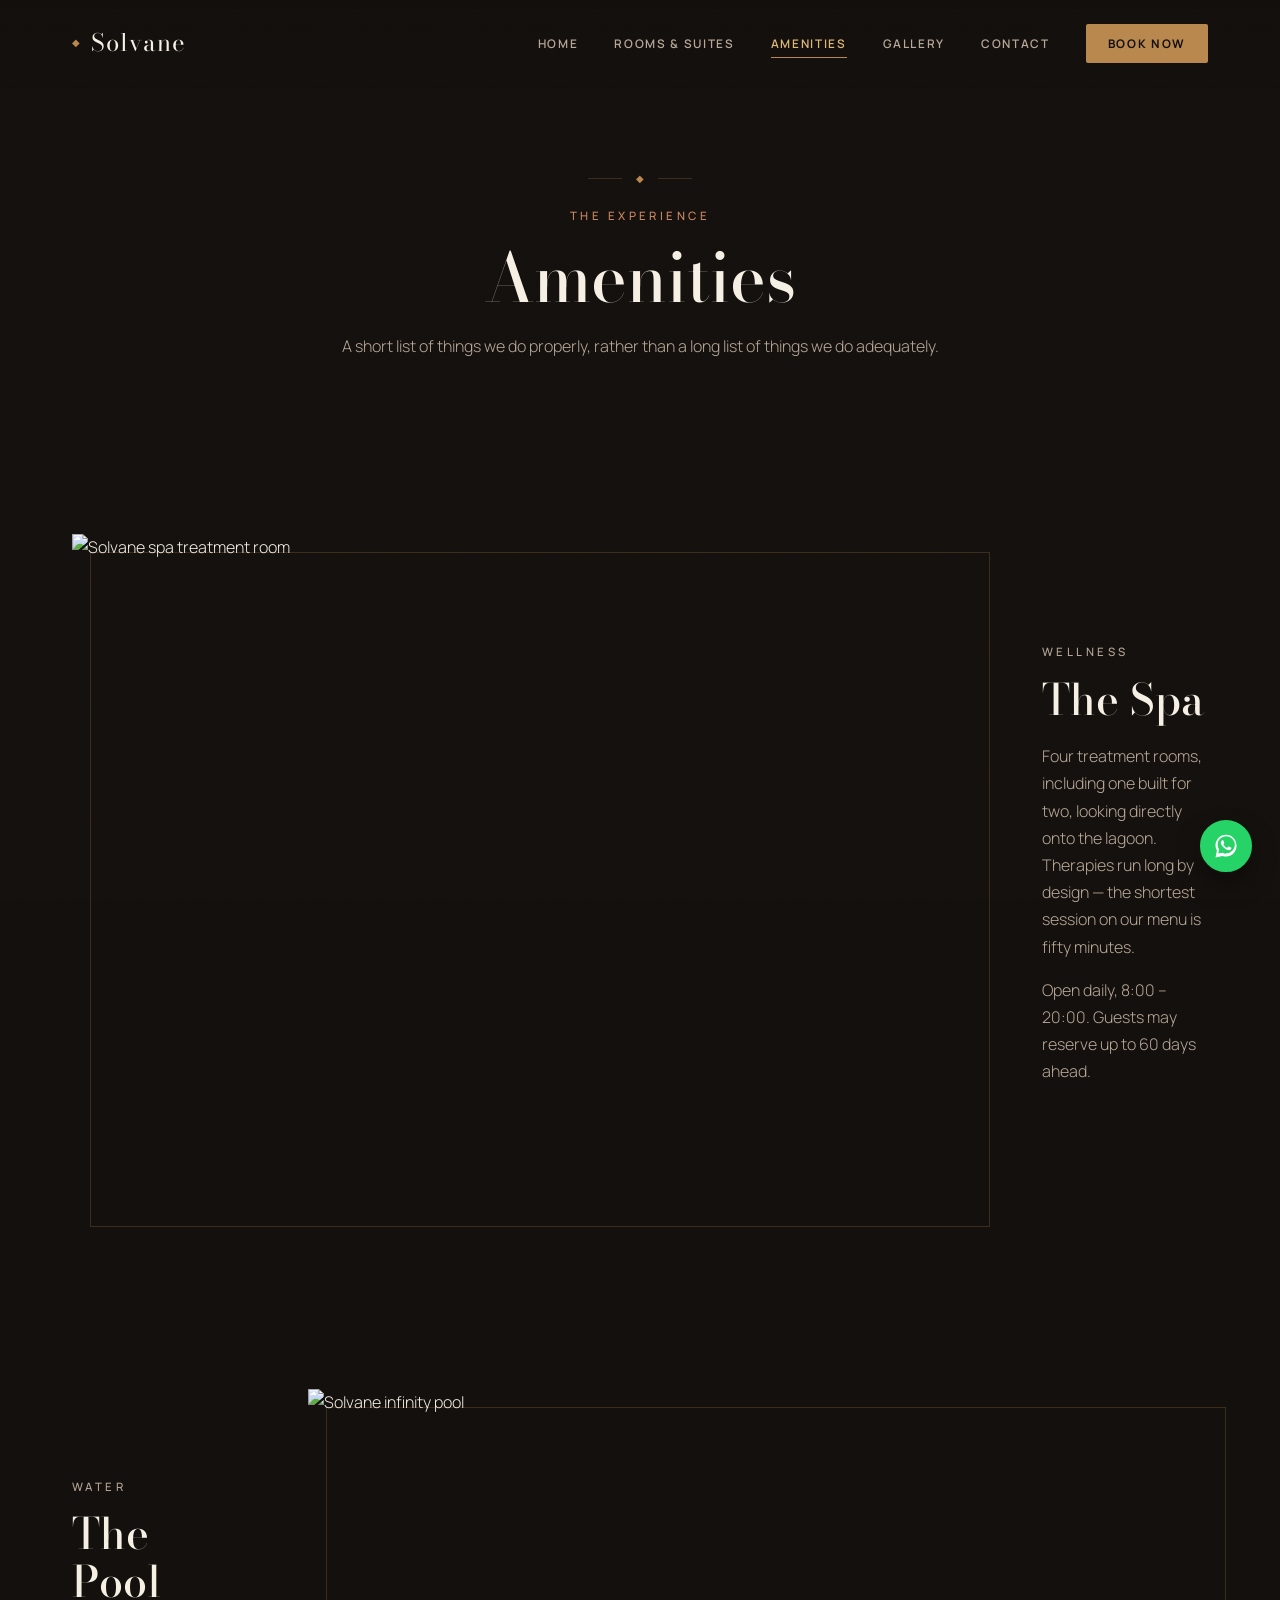
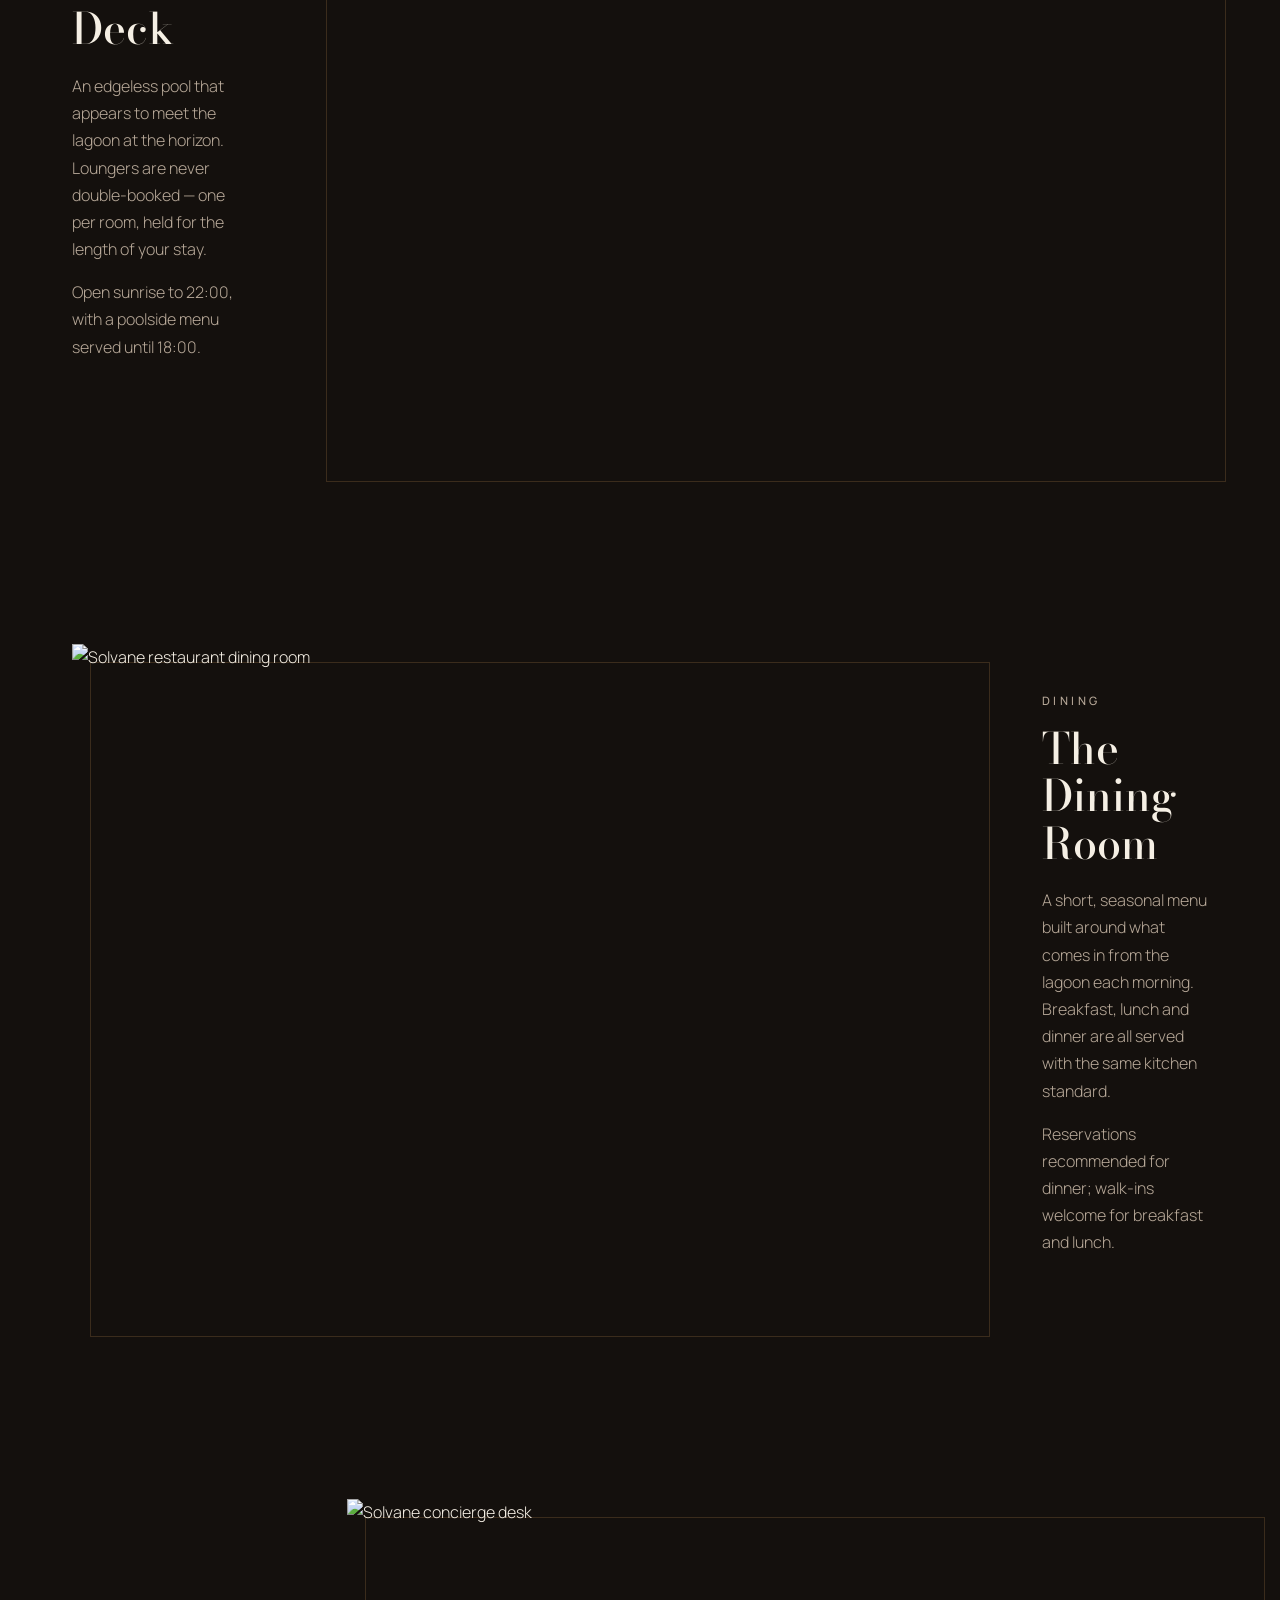
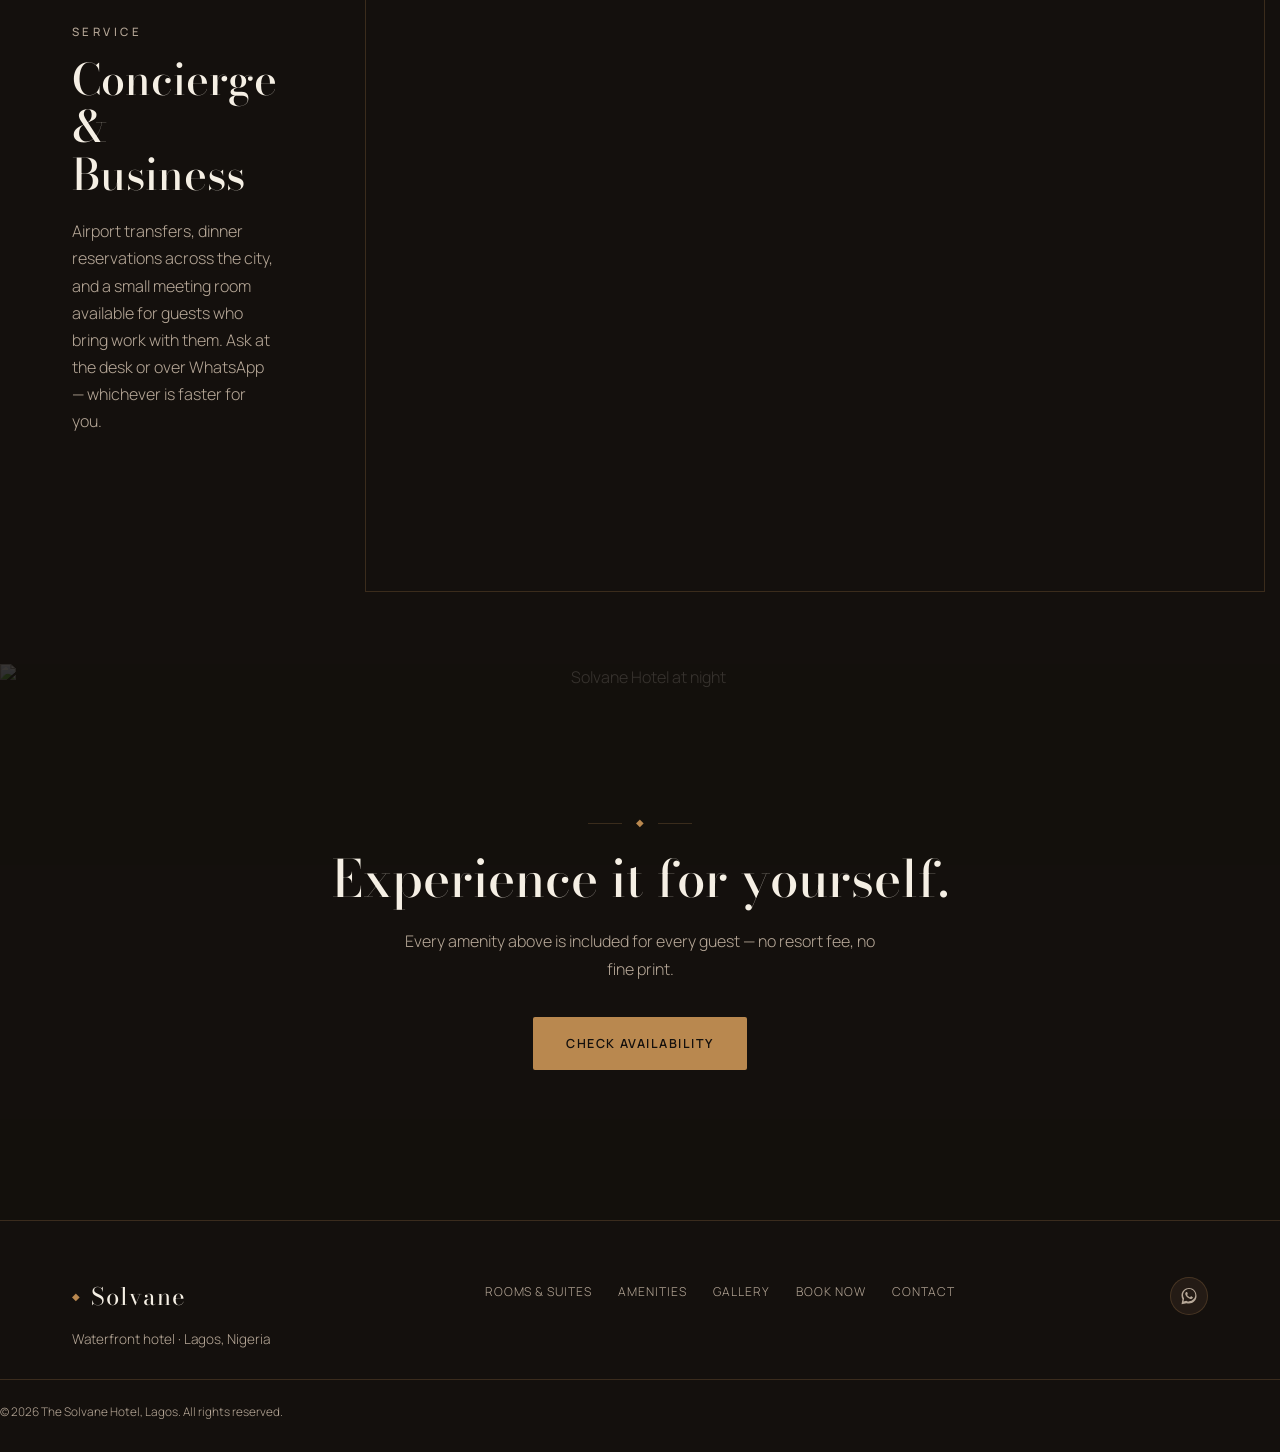
==== amenities.html @ 32292a3f "Add files via upload" ====
<!DOCTYPE html>
<html lang="en">
<head>
<meta charset="UTF-8">
<meta name="viewport" content="width=device-width, initial-scale=1.0">
<title>Amenities — The Solvane Hotel</title>
<meta name="description" content="The spa, pool, dining and concierge experience at The Solvane Hotel, Lagos.">
<link rel="icon" type="image/svg+xml" href="favicon.svg">
<meta name="theme-color" content="#0a1513">
<meta property="og:type" content="website">
<meta property="og:site_name" content="The Solvane Hotel">
<meta property="og:title" content="Amenities — The Solvane Hotel">
<meta property="og:description" content="The spa, pool, dining and concierge experience at The Solvane Hotel, Lagos.">
<meta property="og:image" content="images/spa.jpg">
<meta name="twitter:card" content="summary_large_image">
<link rel="preconnect" href="https://fonts.googleapis.com">
<link rel="preconnect" href="https://fonts.gstatic.com" crossorigin>
<link href="https://fonts.googleapis.com/css2?family=Bodoni+Moda:ital,wght@0,500;0,600;1,500&family=Manrope:wght@300;400;500;600;700&display=swap" rel="stylesheet">
<link rel="stylesheet" href="styles.css">
</head>
<body>

<div class="grain"></div>

<header id="site-header">
<nav class="wrap">
<a href="index.html" class="logo"><span class="logo-mark">&#9670;</span>Solvane</a>
<button class="nav-toggle" id="navToggle" aria-label="Toggle menu" aria-expanded="false">
<span></span><span></span><span></span>
</button>
<ul id="navLinks">
<li><a href="index.html">Home</a></li>
<li><a href="rooms.html">Rooms &amp; Suites</a></li>
<li><a href="amenities.html" class="active">Amenities</a></li>
<li><a href="gallery.html">Gallery</a></li>
<li><a href="contact.html">Contact</a></li>
<li><a href="booking.html" class="nav-cta">Book Now</a></li>
</ul>
</nav>
</header>

<section class="page-banner">
<div class="divider"><span>&#9670;</span></div>
<p class="eyebrow center">The experience</p>
<h1>Amenities</h1>
<p class="page-banner-sub">A short list of things we do properly, rather than a long list of things we do adequately.</p>
</section>

<section>
<div class="wrap">

<div class="amenity-row reveal">
<div class="amenity-media"><img src="images/spa.jpg" width="900" height="675" alt="Solvane spa treatment room" loading="lazy" decoding="async"></div>
<div class="amenity-text">
<p class="eyebrow">Wellness</p>
<h2>The Spa</h2>
<p>Four treatment rooms, including one built for two, looking directly onto the lagoon. Therapies run long by design — the shortest session on our menu is fifty minutes.</p>
<p>Open daily, 8:00 &ndash; 20:00. Guests may reserve up to 60 days ahead.</p>
</div>
</div>

<div class="amenity-row reveal">
<div class="amenity-media"><img src="images/hero-pool.jpg" width="900" height="675" alt="Solvane infinity pool" loading="lazy" decoding="async"></div>
<div class="amenity-text">
<p class="eyebrow">Water</p>
<h2>The Pool Deck</h2>
<p>An edgeless pool that appears to meet the lagoon at the horizon. Loungers are never double-booked — one per room, held for the length of your stay.</p>
<p>Open sunrise to 22:00, with a poolside menu served until 18:00.</p>
</div>
</div>

<div class="amenity-row reveal">
<div class="amenity-media"><img src="images/dining.jpg" width="900" height="675" alt="Solvane restaurant dining room" loading="lazy" decoding="async"></div>
<div class="amenity-text">
<p class="eyebrow">Dining</p>
<h2>The Dining Room</h2>
<p>A short, seasonal menu built around what comes in from the lagoon each morning. Breakfast, lunch and dinner are all served with the same kitchen standard.</p>
<p>Reservations recommended for dinner; walk-ins welcome for breakfast and lunch.</p>
</div>
</div>

<div class="amenity-row reveal">
<div class="amenity-media"><img src="images/lobby.jpg" width="900" height="675" alt="Solvane concierge desk" loading="lazy" decoding="async"></div>
<div class="amenity-text">
<p class="eyebrow">Service</p>
<h2>Concierge &amp; Business</h2>
<p>Airport transfers, dinner reservations across the city, and a small meeting room available for guests who bring work with them. Ask at the desk or over WhatsApp — whichever is faster for you.</p>
</div>
</div>

</div>
</section>

<section class="reserve-banner">
<img src="images/exterior-night.jpg" alt="Solvane Hotel at night" loading="lazy" decoding="async">
<div class="divider reveal"><span>&#9670;</span></div>
<h2 class="reveal">Experience it for yourself.</h2>
<p class="reveal">Every amenity above is included for every guest — no resort fee, no fine print.</p>
<div class="reserve-actions reveal">
<a href="booking.html" class="btn btn-primary">Check Availability</a>
</div>
</section>

<footer>
<div class="wrap footer-grid">
<div class="footer-brand">
<span class="logo"><span class="logo-mark">&#9670;</span>Solvane</span>
<p>Waterfront hotel &middot; Lagos, Nigeria</p>
</div>
<ul class="footer-links">
<li><a href="rooms.html">Rooms &amp; Suites</a></li>
<li><a href="amenities.html">Amenities</a></li>
<li><a href="gallery.html">Gallery</a></li>
<li><a href="booking.html">Book Now</a></li>
<li><a href="contact.html">Contact</a></li>
</ul>
<div class="footer-social">
<a href="https://wa.me/2348087090973" class="social-icon" aria-label="Chat on WhatsApp" target="_blank" rel="noopener">
<svg viewBox="0 0 32 32" width="20" height="20" fill="currentColor"><path d="M16.02 3C9.4 3 4 8.4 4 15.02c0 2.22.6 4.3 1.63 6.1L4 29l8.06-1.6a12.9 12.9 0 0 0 3.96.62c6.62 0 12.02-5.4 12.02-12.02C28.04 8.4 22.65 3 16.02 3zm0 21.8c-1.37 0-2.7-.33-3.9-.96l-.28-.15-4.65.92.94-4.6-.18-.3a9.7 9.7 0 0 1-1.5-5.17c0-5.4 4.4-9.8 9.8-9.8 2.62 0 5.08 1.02 6.93 2.87a9.72 9.72 0 0 1 2.87 6.93c-.02 5.4-4.42 9.8-9.83 9.8zm5.4-7.32c-.3-.15-1.76-.87-2.03-.97-.27-.1-.47-.15-.67.15s-.77.97-.94 1.17-.35.22-.65.07a8.03 8.03 0 0 1-2.36-1.46 8.8 8.8 0 0 1-1.63-2.03c-.17-.3 0-.46.13-.6.13-.14.3-.35.44-.53.15-.17.2-.3.3-.5.1-.2.05-.37-.02-.52-.07-.15-.67-1.6-.9-2.2-.24-.57-.49-.5-.67-.5h-.57c-.2 0-.52.07-.79.37s-1.04 1.02-1.04 2.47 1.07 2.87 1.22 3.07c.15.2 2.1 3.2 5.09 4.5.71.3 1.27.49 1.7.63.71.22 1.36.19 1.87.12.57-.09 1.76-.72 2.01-1.4.25-.7.25-1.3.17-1.4-.07-.13-.27-.2-.57-.35z"/></svg>
</a>
</div>
</div>
<p class="copyright">&copy; 2026 The Solvane Hotel, Lagos. All rights reserved.</p>
</footer>

<a href="https://wa.me/2348087090973?text=Hi%2C%20I%27d%20like%20to%20enquire%20about%20a%20reservation" class="whatsapp-fab" aria-label="Chat with us on WhatsApp" target="_blank" rel="noopener">
<svg viewBox="0 0 32 32" width="28" height="28" fill="currentColor"><path d="M16.02 3C9.4 3 4 8.4 4 15.02c0 2.22.6 4.3 1.63 6.1L4 29l8.06-1.6a12.9 12.9 0 0 0 3.96.62c6.62 0 12.02-5.4 12.02-12.02C28.04 8.4 22.65 3 16.02 3zm0 21.8c-1.37 0-2.7-.33-3.9-.96l-.28-.15-4.65.92.94-4.6-.18-.3a9.7 9.7 0 0 1-1.5-5.17c0-5.4 4.4-9.8 9.8-9.8 2.62 0 5.08 1.02 6.93 2.87a9.72 9.72 0 0 1 2.87 6.93c-.02 5.4-4.42 9.8-9.83 9.8zm5.4-7.32c-.3-.15-1.76-.87-2.03-.97-.27-.1-.47-.15-.67.15s-.77.97-.94 1.17-.35.22-.65.07a8.03 8.03 0 0 1-2.36-1.46 8.8 8.8 0 0 1-1.63-2.03c-.17-.3 0-.46.13-.6.13-.14.3-.35.44-.53.15-.17.2-.3.3-.5.1-.2.05-.37-.02-.52-.07-.15-.67-1.6-.9-2.2-.24-.57-.49-.5-.67-.5h-.57c-.2 0-.52.07-.79.37s-1.04 1.02-1.04 2.47 1.07 2.87 1.22 3.07c.15.2 2.1 3.2 5.09 4.5.71.3 1.27.49 1.7.63.71.22 1.36.19 1.87.12.57-.09 1.76-.72 2.01-1.4.25-.7.25-1.3.17-1.4-.07-.13-.27-.2-.57-.35z"/></svg>
</a>

<script src="script.js" defer></script>
</body>
</html>
---- styles.css ----
/* ==================================================================
   THE SOLVANE HOTEL — premium property site
   Palette: warm charcoal / antique gold / clay / ivory
   Type: Bodoni Moda (display) + Manrope (body/ui)
   Signature: the floating reservation bar, anchored across the hero
   ================================================================== */

:root{
  --ink:#14100d;
  --ink-2:#1e1712;
  --panel:#241b15;
  --ivory:#f5efe4;
  --sage:#b7a898;
  --jade:#a8583c;
  --jade-lt:#cf8862;
  --brass:#b9884f;
  --brass-lt:#e0b876;
  --hairline:rgba(185,136,79,.24);

  --display:'Bodoni Moda', serif;
  --body:'Manrope', sans-serif;

  --container:1200px;
  --ease:cubic-bezier(.22,1,.36,1);
}

*{margin:0;padding:0;box-sizing:border-box;}
html{scroll-behavior:smooth;}
body{
  background:var(--ink);
  color:var(--ivory);
  font-family:var(--body);
  font-weight:300;
  line-height:1.7;
  -webkit-font-smoothing:antialiased;
  overflow-x:hidden;
}
img{display:block;max-width:100%;height:auto;}
a{color:inherit;text-decoration:none;}
h1,h2,h3{font-family:var(--display);font-weight:500;line-height:1.1;}
.wrap{max-width:var(--container);margin:0 auto;padding:0 32px;}

.grain{
  position:fixed;inset:0;pointer-events:none;z-index:2;opacity:.04;mix-blend-mode:overlay;
  background-image:url("data:image/svg+xml,%3Csvg xmlns='http://www.w3.org/2000/svg' width='120' height='120'%3E%3Cfilter id='n'%3E%3CfeTurbulence type='fractalNoise' baseFrequency='0.9' numOctaves='2' stitchTiles='stitch'/%3E%3C/filter%3E%3Crect width='100%25' height='100%25' filter='url(%23n)'/%3E%3C/svg%3E");
}

/* ============ Labels & dividers ============ */
.eyebrow{
  font-family:var(--body);font-size:.72rem;text-transform:uppercase;letter-spacing:.3em;
  color:var(--jade-lt);font-weight:500;margin-bottom:16px;
}
.eyebrow.center{text-align:center;}
.divider{display:flex;align-items:center;justify-content:center;gap:14px;margin:0 0 18px;}
.divider::before,.divider::after{content:'';width:34px;height:1px;background:var(--hairline);}
.divider span{color:var(--brass);font-size:.65rem;}
h2.center{text-align:center;margin-bottom:16px;}
.section-sub{text-align:center;color:var(--sage);max-width:520px;margin:0 auto 54px;font-size:1rem;}

/* ============ Reveal-on-scroll ============ */
.reveal{opacity:0;transform:translateY(24px);transition:opacity .9s var(--ease), transform .9s var(--ease);}
.reveal.is-visible{opacity:1;transform:translateY(0);}
@media(prefers-reduced-motion:reduce){.reveal{opacity:1;transform:none;transition:none;}}

/* ============ Buttons ============ */
.btn{
  display:inline-flex;align-items:center;justify-content:center;gap:8px;
  padding:15px 32px;font-family:var(--body);font-weight:600;font-size:.78rem;
  text-transform:uppercase;letter-spacing:.12em;border-radius:2px;border:1px solid transparent;
  transition:transform .3s var(--ease), background .3s ease, color .3s ease, border-color .3s ease;
  cursor:pointer;
}
.btn-primary{background:var(--brass);color:var(--ink);}
.btn-primary:hover{background:var(--brass-lt);transform:translateY(-2px);}
.btn-ghost{border-color:rgba(245,239,228,.3);color:var(--ivory);}
.btn-ghost:hover{border-color:var(--brass);color:var(--brass-lt);transform:translateY(-2px);}
.btn-jade{background:var(--jade);color:var(--ivory);}
.btn-jade:hover{background:var(--jade-lt);transform:translateY(-2px);}
.btn-block{width:100%;}

/* ============ Header ============ */
#site-header{
  position:fixed;top:0;left:0;right:0;z-index:30;
  background:linear-gradient(to bottom, rgba(20,16,13,.85), rgba(20,16,13,0));
  transition:background .4s ease, border-color .4s ease;border-bottom:1px solid transparent;
}
#site-header.solid{background:rgba(20,16,13,.96);border-color:var(--hairline);}
#site-header nav{display:flex;align-items:center;justify-content:space-between;height:86px;}
.logo{font-family:var(--display);font-size:1.5rem;letter-spacing:.04em;display:flex;align-items:center;gap:10px;}
.logo-mark{color:var(--brass);font-size:.6rem;}
#navLinks{list-style:none;display:flex;gap:36px;align-items:center;}
#navLinks a{font-size:.74rem;text-transform:uppercase;letter-spacing:.14em;font-weight:600;position:relative;padding-bottom:6px;color:var(--sage);transition:color .3s ease;}
#navLinks a::after{content:'';position:absolute;left:0;bottom:0;width:0;height:1px;background:var(--brass);transition:width .3s var(--ease);}
#navLinks a:hover{color:var(--ivory);}
#navLinks a:hover::after{width:100%;}
#navLinks a.active{color:var(--brass-lt);}
#navLinks a.active::after{width:100%;}
#navLinks .nav-cta{
  background:var(--brass);color:var(--ink);padding:11px 22px;border-radius:2px;font-weight:700;
}
#navLinks .nav-cta::after{display:none;}
#navLinks .nav-cta:hover{background:var(--brass-lt);color:var(--ink);}
.nav-toggle{display:none;flex-direction:column;gap:5px;background:none;border:0;cursor:pointer;padding:8px;}
.nav-toggle span{width:24px;height:1px;background:var(--ivory);}

/* ============ Hero + floating reservation bar ============ */
.hero{position:relative;min-height:100vh;display:flex;align-items:center;overflow:hidden;}
.hero-media{position:absolute;inset:0;z-index:0;overflow:hidden;}
.hero-media img{width:100%;height:100%;object-fit:cover;animation:kenburns 24s ease-in-out infinite alternate;}
@keyframes kenburns{0%{transform:scale(1) translate(0,0);}100%{transform:scale(1.1) translate(-1.5%,-1%);}}
@media(prefers-reduced-motion:reduce){.hero-media img{animation:none;}}
.hero-scrim{
  position:absolute;inset:0;
  background:
    linear-gradient(180deg, rgba(20,16,13,.45) 0%, rgba(20,16,13,.7) 65%, var(--ink) 100%),
    linear-gradient(90deg, rgba(20,16,13,.65) 0%, rgba(20,16,13,.15) 55%);
}
.hero-content{position:relative;z-index:1;padding:180px 32px 190px;max-width:760px;margin:0 auto;width:100%;text-align:center;}
.hero-content h1{font-size:clamp(2.6rem,6.5vw,5rem);margin-bottom:24px;}
.hero-content h1 em{font-style:italic;color:var(--brass-lt);}
.hero-sub{color:var(--sage);font-size:1.05rem;max-width:520px;margin:0 auto 8px;}

.book-bar{
  position:relative;z-index:2;margin-top:-64px;
}
.book-bar-inner{
  background:rgba(36,27,21,.92);border:1px solid var(--hairline);backdrop-filter:blur(10px);
  display:flex;flex-wrap:wrap;align-items:end;gap:0;padding:26px 30px;
  box-shadow:0 30px 60px -20px rgba(0,0,0,.6);
}
.book-field{flex:1 1 150px;padding:0 22px;border-right:1px solid var(--hairline);}
.book-field:last-of-type{border-right:none;}
.book-field label{display:block;font-size:.65rem;text-transform:uppercase;letter-spacing:.14em;color:var(--jade-lt);margin-bottom:8px;}
.book-field input, .book-field select{
  width:100%;background:none;border:none;color:var(--ivory);font-family:var(--body);font-size:.95rem;font-weight:500;
  padding:0;color-scheme:dark;
}
.book-field input:focus, .book-field select:focus{outline:none;}
.book-submit{flex:0 0 auto;padding:0 8px 0 22px;}

/* ============ Teaser / values ============ */
.teaser, .values{padding:110px 0;}
.values{background:var(--ink-2);}
.teaser-grid{display:grid;grid-template-columns:repeat(auto-fit,minmax(240px,1fr));gap:1px;background:var(--hairline);border:1px solid var(--hairline);margin-top:10px;}
.teaser-card{background:var(--ink);padding:44px 34px;text-align:center;}
.teaser-card h3{font-size:1.3rem;margin-bottom:14px;color:var(--ivory);}
.teaser-card p{color:var(--sage);font-size:.94rem;}

/* ============ Stats strip ============ */
.stats{padding:0 0 110px;}
.stats-grid{display:grid;grid-template-columns:repeat(auto-fit,minmax(180px,1fr));background:var(--panel);border:1px solid var(--hairline);}
.stat{padding:44px 24px;text-align:center;border-right:1px solid var(--hairline);}
.stat:last-child{border-right:none;}
.stat-num{display:block;font-family:var(--display);font-style:italic;font-size:clamp(2.1rem,4vw,2.8rem);color:var(--brass-lt);line-height:1;margin-bottom:10px;}
.stat-label{display:block;font-size:.72rem;text-transform:uppercase;letter-spacing:.12em;color:var(--sage);}
@media(max-width:720px){.stat{border-right:none;border-bottom:1px solid var(--hairline);}.stat:last-child{border-bottom:none;}}

/* ============ Load-in motion (CSS-only, no JS dependency) ============ */
.hero-content{animation:fadeUp 1.1s var(--ease) both;}
.page-banner{animation:fadeUp .9s var(--ease) both;}
#site-header{animation:headerFadeIn .8s var(--ease) both;}
@keyframes headerFadeIn{from{opacity:0;}to{opacity:1;}}
@keyframes fadeUp{from{opacity:0;transform:translateY(18px);}to{opacity:1;transform:translateY(0);}}

/* ============ FAQ accordion ============ */
.faq{padding:20px 0 130px;}
.faq h2{text-align:center;margin-bottom:16px;}
.faq-list{max-width:760px;margin:0 auto;}
.faq-item{border-bottom:1px solid var(--hairline);}
.faq-item summary{
  list-style:none;cursor:pointer;padding:24px 4px;display:flex;justify-content:space-between;align-items:center;
  gap:20px;font-family:var(--display);font-size:1.1rem;color:var(--ivory);
}
.faq-item summary::-webkit-details-marker{display:none;}
.faq-item summary::after{content:'+';font-family:var(--body);font-size:1.3rem;color:var(--brass);flex-shrink:0;transition:transform .3s var(--ease);}
.faq-item[open] summary::after{transform:rotate(45deg);}
.faq-item p{color:var(--sage);padding:0 4px 26px;max-width:60ch;font-size:.94rem;}

/* ============ Signature reel (Hotel Highlights) ============ */
.reel{padding:120px 0 130px;}
.reel-viewport{position:relative;width:100%;aspect-ratio:16/8;max-height:640px;overflow:hidden;border:1px solid var(--hairline);}
.reel-track{display:flex;height:100%;transition:transform .9s var(--ease);will-change:transform;}
.reel-slide{position:relative;flex:0 0 100%;height:100%;}
.reel-slide img{width:100%;height:100%;object-fit:cover;}
.reel-scrim{position:absolute;inset:0;background:linear-gradient(0deg, rgba(20,16,13,.9) 0%, rgba(20,16,13,.15) 45%, transparent 70%);}
.reel-caption{position:absolute;left:0;right:0;bottom:0;padding:38px 46px;display:flex;align-items:flex-end;justify-content:space-between;gap:20px;flex-wrap:wrap;}
.reel-caption h3{font-size:clamp(1.6rem,3vw,2.3rem);color:var(--ivory);}
.reel-caption p{color:var(--sage);font-size:.9rem;max-width:420px;}
.reel-index{font-family:var(--display);font-style:italic;color:var(--brass-lt);font-size:1.05rem;white-space:nowrap;}
.reel-controls{display:flex;align-items:center;justify-content:center;gap:26px;margin-top:26px;}
.reel-arrow{width:44px;height:44px;border-radius:50%;border:1px solid var(--hairline);display:flex;align-items:center;justify-content:center;color:var(--sage);transition:border-color .3s ease, color .3s ease, transform .3s ease;background:none;cursor:pointer;}
.reel-arrow:hover{border-color:var(--brass);color:var(--brass-lt);transform:scale(1.06);}
.reel-progress{position:relative;width:180px;height:1px;background:var(--hairline);overflow:hidden;}
.reel-progress-bar{position:absolute;left:0;top:0;bottom:0;width:0%;background:var(--brass);}
.reel-dots{display:flex;gap:9px;margin-top:14px;justify-content:center;}
.reel-dot{width:6px;height:6px;border-radius:50%;background:var(--hairline);border:none;cursor:pointer;padding:0;transition:background .3s ease, transform .3s ease;}
.reel-dot.is-active{background:var(--brass);transform:scale(1.3);}

/* ============ Room / amenity cards ============ */
.rooms-teaser, .rooms-full{padding:20px 0 130px;}
.cards{display:grid;grid-template-columns:repeat(auto-fit,minmax(280px,1fr));gap:1px;background:var(--hairline);border:1px solid var(--hairline);}
.card{background:var(--panel);overflow:hidden;transition:background .35s ease;display:flex;flex-direction:column;}
.card:hover{background:#2c2118;}
.card-media{aspect-ratio:4/3;overflow:hidden;position:relative;}
.card-media img{width:100%;height:100%;object-fit:cover;transition:transform .7s var(--ease);}
.card:hover .card-media img{transform:scale(1.05);}
.card-tag{position:absolute;top:16px;left:16px;background:rgba(20,16,13,.85);border:1px solid var(--hairline);color:var(--brass-lt);font-size:.65rem;text-transform:uppercase;letter-spacing:.1em;padding:6px 12px;}
.card-body{padding:28px 28px 32px;display:flex;flex-direction:column;flex:1;}
.card-top{display:flex;justify-content:space-between;align-items:baseline;gap:10px;margin-bottom:10px;}
.card-top h3{font-size:1.4rem;color:var(--ivory);}
.price{font-family:var(--display);font-style:italic;color:var(--brass-lt);font-size:1.1rem;white-space:nowrap;}
.price small{font-family:var(--body);font-style:normal;color:var(--sage);font-size:.7rem;text-transform:uppercase;letter-spacing:.06em;}
.card-body p{color:var(--sage);font-size:.9rem;margin-bottom:18px;}
.card-facts{display:flex;gap:16px;flex-wrap:wrap;margin-bottom:20px;}
.card-facts span{font-size:.75rem;color:var(--sage);text-transform:uppercase;letter-spacing:.05em;border:1px solid var(--hairline);padding:5px 10px;}
.card-body .btn{margin-top:auto;align-self:flex-start;}
.more-link{margin-top:52px;text-align:center;}

/* ============ Amenities (alternating rows) ============ */
.amenity-row{display:grid;grid-template-columns:1fr 1fr;gap:70px;align-items:center;padding:90px 0;}
.amenity-row:nth-child(even) .amenity-media{order:2;}
.amenity-media{position:relative;}
.amenity-media img{filter:saturate(.95);}
.amenity-media::before{content:'';position:absolute;top:18px;left:18px;right:-18px;bottom:-18px;border:1px solid var(--hairline);z-index:-1;}
.amenity-text .eyebrow{margin-bottom:14px;}
.amenity-text h2{font-size:clamp(2rem,4vw,2.7rem);margin-bottom:20px;}
.amenity-text p{color:var(--sage);max-width:48ch;margin-bottom:16px;}

/* ============ Reviews ============ */
.reviews{background:var(--ink-2);padding:110px 0;}
.review-grid{display:grid;grid-template-columns:repeat(auto-fit,minmax(250px,1fr));gap:1px;background:var(--hairline);border:1px solid var(--hairline);}
.reviews blockquote{background:var(--ink);padding:38px 34px;}
.stars{color:var(--brass);letter-spacing:.2em;font-size:.85rem;margin-bottom:16px;}
.reviews p{font-family:var(--display);font-style:italic;font-size:1.15rem;margin-bottom:18px;color:var(--ivory);}
.reviews cite{font-style:normal;font-size:.7rem;color:var(--sage);text-transform:uppercase;letter-spacing:.14em;}

/* ============ Reservation banner ============ */
.reserve-banner{position:relative;padding:150px 32px;text-align:center;overflow:hidden;}
.reserve-banner img{position:absolute;inset:0;width:100%;height:100%;object-fit:cover;z-index:-2;}
.reserve-banner::after{content:'';position:absolute;inset:0;background:rgba(20,16,13,.84);z-index:-1;}
.reserve-banner h2{font-size:clamp(2.1rem,5vw,3.2rem);max-width:640px;margin:0 auto 22px;}
.reserve-banner p{color:var(--sage);max-width:480px;margin:0 auto 34px;}
.reserve-actions{display:flex;gap:18px;justify-content:center;flex-wrap:wrap;}

/* ============ Page banner ============ */
.page-banner{padding:170px 32px 84px;text-align:center;max-width:740px;margin:0 auto;}
.page-banner h1{font-size:clamp(2.6rem,6vw,4.2rem);margin-bottom:18px;}
.page-banner-sub{color:var(--sage);}

/* ============ Booking page ============ */
.booking-section{padding:20px 0 130px;}
.booking-grid{display:grid;grid-template-columns:1.1fr .9fr;gap:60px;align-items:start;}
.booking-form{background:var(--panel);border:1px solid var(--hairline);padding:44px;}
.form-row{display:grid;grid-template-columns:1fr 1fr;gap:20px;margin-bottom:22px;}
.form-group{display:flex;flex-direction:column;gap:8px;}
.form-group.full{grid-column:1 / -1;}
.form-group label{font-size:.68rem;text-transform:uppercase;letter-spacing:.12em;color:var(--jade-lt);}
.form-group input, .form-group select, .form-group textarea{
  background:var(--ink);border:1px solid var(--hairline);color:var(--ivory);
  padding:13px 14px;font-family:var(--body);font-size:.95rem;color-scheme:dark;
}
.form-group input:focus, .form-group select:focus, .form-group textarea:focus{outline:none;border-color:var(--brass);}
.form-group textarea{resize:vertical;min-height:90px;}
.booking-note{color:var(--sage);font-size:.82rem;margin-top:18px;}
.booking-summary{background:var(--ink-2);border:1px solid var(--hairline);padding:36px;position:sticky;top:120px;}
.booking-summary h3{font-size:1.5rem;margin-bottom:20px;}
.summary-row{display:flex;justify-content:space-between;padding:12px 0;border-bottom:1px solid var(--hairline);font-size:.9rem;color:var(--sage);}
.summary-row span:last-child{color:var(--ivory);font-weight:500;}
.booking-confirm{
  display:none;background:var(--panel);border:1px solid var(--jade);padding:36px;text-align:center;margin-top:24px;
}
.booking-confirm.is-visible{display:block;}
.booking-confirm h3{color:var(--jade-lt);margin-bottom:12px;}
.booking-confirm p{color:var(--sage);font-size:.92rem;margin-bottom:20px;}

/* ============ Contact ============ */
.contact{padding:20px 0 130px;}
.contact-grid{display:flex;justify-content:space-between;gap:60px;flex-wrap:wrap;}
.contact-grid > div:first-child{flex:1 1 340px;}
.contact h2{font-size:clamp(2.1rem,4.5vw,2.9rem);margin-bottom:32px;}
.contact-list{list-style:none;display:flex;flex-direction:column;gap:20px;margin-bottom:36px;}
.contact-list li{display:flex;gap:18px;font-size:1.02rem;border-bottom:1px solid var(--hairline);padding-bottom:18px;}
.contact-list span{width:90px;flex-shrink:0;color:var(--brass);text-transform:uppercase;font-size:.66rem;letter-spacing:.1em;padding-top:4px;}
.contact-list a:hover{color:var(--brass-lt);}
.contact-cta{display:flex;gap:16px;flex-wrap:wrap;}
.phone-row{display:flex;align-items:center;gap:14px;flex-wrap:wrap;}
.whatsapp-inline{
  display:inline-flex;align-items:center;gap:6px;color:#3ddc7a;font-weight:600;font-size:.76rem;
  border:1px solid rgba(61,220,122,.35);border-radius:20px;padding:5px 12px 5px 8px;
  transition:background .25s ease, transform .25s ease;text-transform:uppercase;letter-spacing:.05em;
}
.whatsapp-inline:hover{background:rgba(61,220,122,.1);transform:translateY(-1px);}
.contact-map{flex:1 1 340px;max-width:480px;}
.contact-map iframe{border:1px solid var(--hairline);filter:grayscale(.5) invert(.9) contrast(.9) sepia(.1) hue-rotate(60deg);}

/* ============ Floating WhatsApp button ============ */
.whatsapp-fab{
  position:fixed;right:26px;bottom:26px;z-index:40;width:56px;height:56px;border-radius:50%;
  background:#25D366;color:#fff;display:flex;align-items:center;justify-content:center;
  box-shadow:0 12px 28px -8px rgba(0,0,0,.6);border:2px solid var(--ink);
  transition:transform .3s ease, box-shadow .3s ease;
}
.whatsapp-fab:hover{transform:scale(1.08);box-shadow:0 16px 34px -6px rgba(0,0,0,.65);}

/* ============ Footer ============ */
footer{border-top:1px solid var(--hairline);padding:56px 0 30px;}
.footer-grid{display:flex;justify-content:space-between;align-items:flex-start;flex-wrap:wrap;gap:30px;padding-bottom:28px;}
.footer-brand p{color:var(--sage);font-size:.85rem;margin-top:10px;}
.footer-links{list-style:none;display:flex;gap:26px;flex-wrap:wrap;}
.footer-links a{font-size:.76rem;text-transform:uppercase;letter-spacing:.08em;color:var(--sage);}
.footer-links a:hover{color:var(--brass-lt);}
.footer-social{display:flex;gap:12px;}
.social-icon{width:38px;height:38px;border-radius:50%;display:flex;align-items:center;justify-content:center;background:var(--panel);color:var(--sage);border:1px solid var(--hairline);transition:color .3s ease, border-color .3s ease;}
.social-icon:hover{color:#3ddc7a;border-color:#3ddc7a;}
.copyright{color:var(--sage);font-size:.74rem;border-top:1px solid var(--hairline);padding-top:22px;}

/* ============ Responsive ============ */
@media(max-width:900px){
  .amenity-row{grid-template-columns:1fr;gap:36px;padding:60px 0;}
  .amenity-row:nth-child(even) .amenity-media{order:0;}
  .amenity-media::before{display:none;}
  .booking-grid{grid-template-columns:1fr;}
  .booking-summary{position:static;}
}

@media(max-width:720px){
  #navLinks{
    position:fixed;top:86px;left:0;right:0;bottom:0;background:var(--ink);flex-direction:column;
    align-items:flex-start;padding:36px 32px;gap:26px;transform:translateY(-110%);transition:transform .4s var(--ease);
  }
  #navLinks.open{transform:translateY(0);}
  #navLinks .nav-cta{margin-top:8px;}
  .nav-toggle{display:flex;}
  .hero-content{padding:150px 24px 130px;}
  .book-bar{margin-top:-40px;}
  .book-bar-inner{flex-direction:column;align-items:stretch;gap:18px;padding:24px;}
  .book-field{border-right:none;border-bottom:1px solid var(--hairline);padding:0 0 16px;}
  .book-field:last-of-type{border-bottom:none;padding-bottom:0;}
  .book-submit{padding:0;}
  .contact-grid{flex-direction:column;}
  .page-banner{padding:140px 24px 60px;}
  .whatsapp-fab{right:16px;bottom:16px;width:50px;height:50px;}
  .reel-caption{padding:24px 22px;flex-direction:column;align-items:flex-start;gap:8px;}
  .reel-viewport{aspect-ratio:4/5;}
  .reel-controls{gap:16px;}
  .reel-progress{width:110px;}
  .reserve-banner{padding:100px 24px;}
  .form-row{grid-template-columns:1fr;}
}

@media(prefers-reduced-motion:reduce){
  *{transition:none !important;animation:none !important;}
}
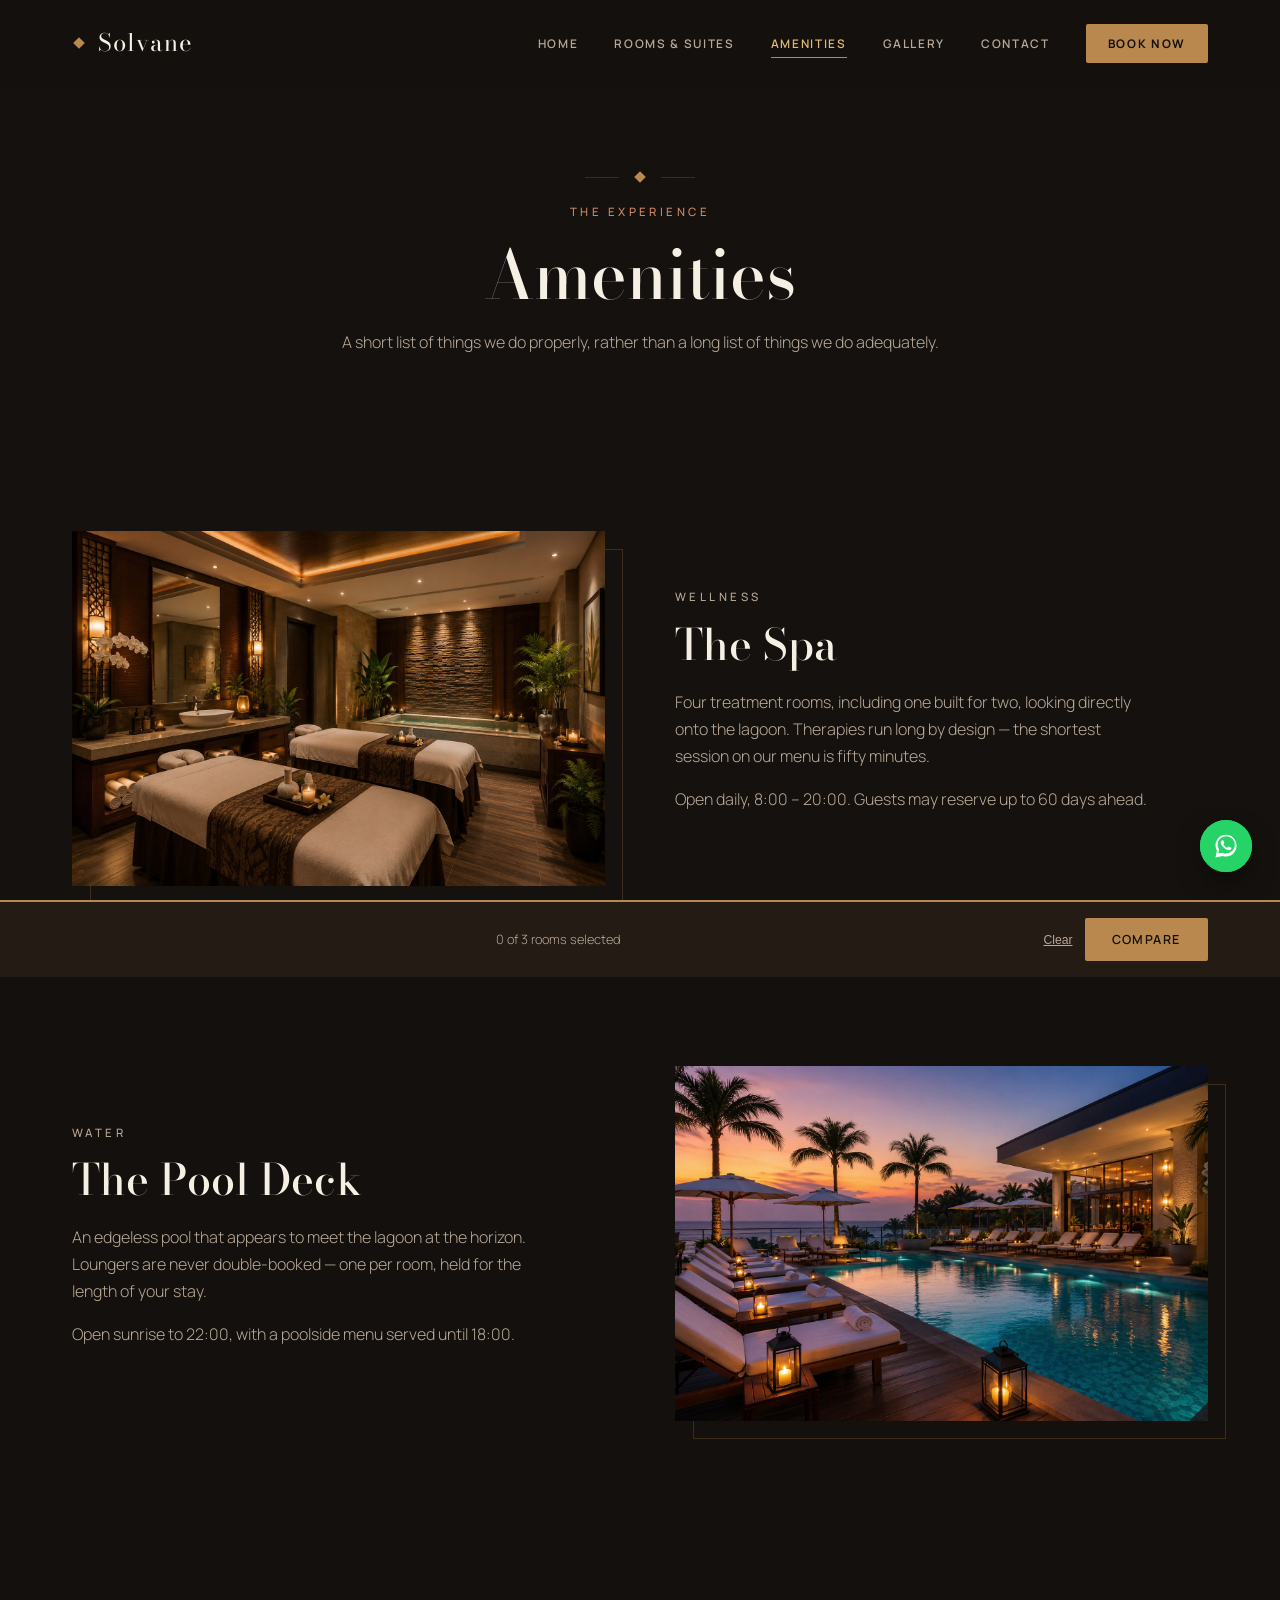
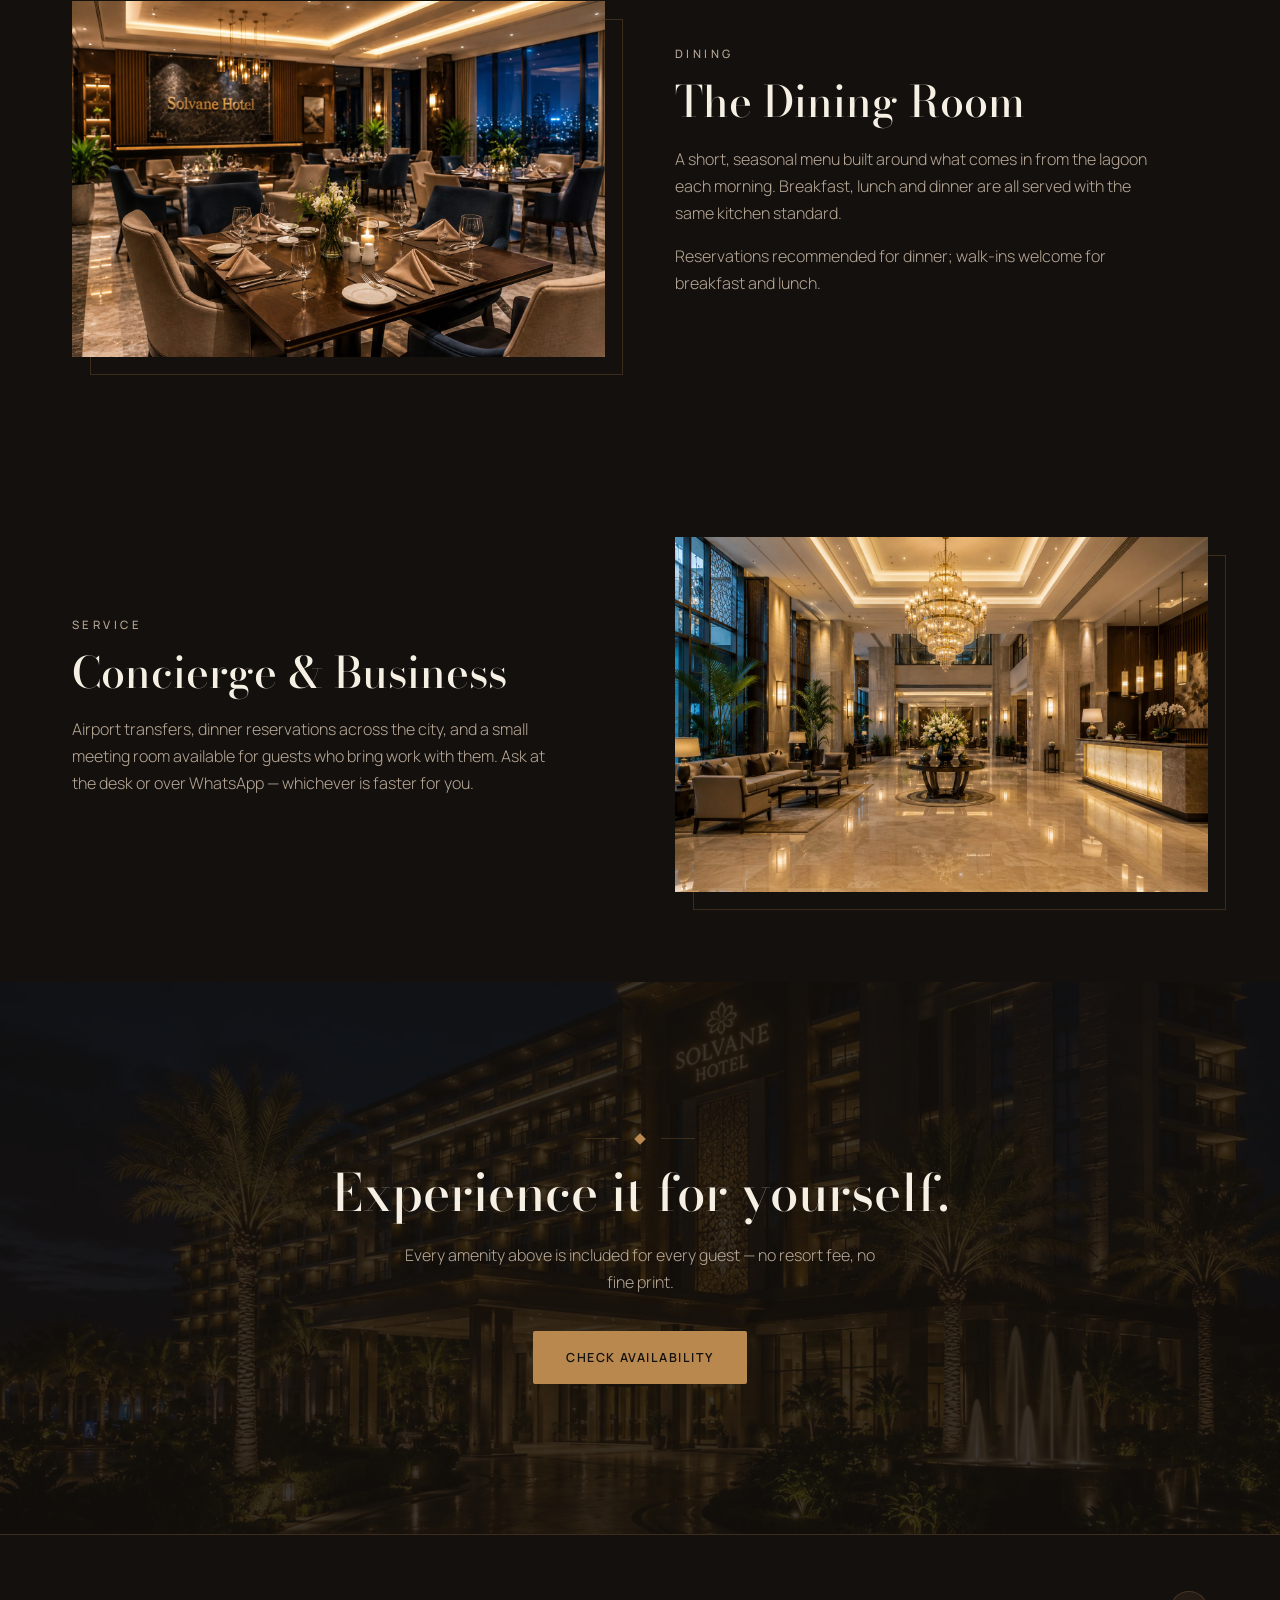
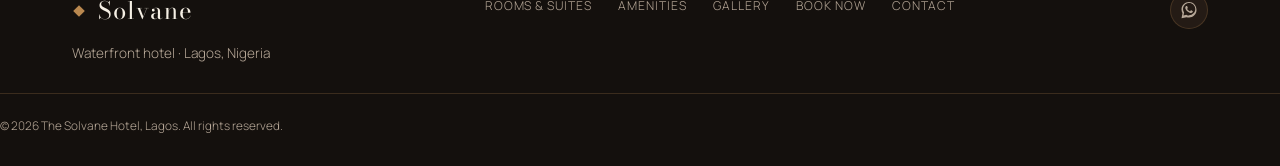
==== commit 3c10ad30: "update" ====
--- a/amenities.html
+++ b/amenities.html
@@ -21,10 +21,11 @@
 <body>
 
 <div class="grain"></div>
+<div class="page-wipe" id="pageWipe" aria-hidden="true"></div>
 
 <header id="site-header">
 <nav class="wrap">
-<a href="index.html" class="logo"><span class="logo-mark">&#9670;</span>Solvane</a>
+<a href="index.html" class="logo"><span class="logo-mark"><svg viewBox="0 0 24 24" fill="currentColor" width="14" height="14" aria-hidden="true"><path d="M12 2 22 12 12 22 2 12z"/></svg></span>Solvane</a>
 <button class="nav-toggle" id="navToggle" aria-label="Toggle menu" aria-expanded="false">
 <span></span><span></span><span></span>
 </button>
@@ -40,7 +41,7 @@
 </header>
 
 <section class="page-banner">
-<div class="divider"><span>&#9670;</span></div>
+<div class="divider"><span><svg viewBox="0 0 24 24" fill="currentColor" width="14" height="14" aria-hidden="true"><path d="M12 2 22 12 12 22 2 12z"/></svg></span></div>
 <p class="eyebrow center">The experience</p>
 <h1>Amenities</h1>
 <p class="page-banner-sub">A short list of things we do properly, rather than a long list of things we do adequately.</p>
@@ -50,7 +51,7 @@
 <div class="wrap">
 
 <div class="amenity-row reveal">
-<div class="amenity-media"><img src="images/spa.jpg" width="900" height="675" alt="Solvane spa treatment room" loading="lazy" decoding="async"></div>
+<div class="amenity-media lightbox-trigger"><span class="zoom-hint"><svg viewBox="0 0 24 24" fill="none" stroke="currentColor" stroke-width="2" stroke-linecap="round" stroke-linejoin="round"><circle cx="11" cy="11" r="8"/><path d="m21 21-4.3-4.3"/><path d="M11 8v6M8 11h6"/></svg></span><img src="images/spa.jpg" width="900" height="675" alt="Solvane spa treatment room" loading="lazy" decoding="async"></div>
 <div class="amenity-text">
 <p class="eyebrow">Wellness</p>
 <h2>The Spa</h2>
@@ -60,7 +61,7 @@
 </div>
 
 <div class="amenity-row reveal">
-<div class="amenity-media"><img src="images/hero-pool.jpg" width="900" height="675" alt="Solvane infinity pool" loading="lazy" decoding="async"></div>
+<div class="amenity-media lightbox-trigger"><span class="zoom-hint"><svg viewBox="0 0 24 24" fill="none" stroke="currentColor" stroke-width="2" stroke-linecap="round" stroke-linejoin="round"><circle cx="11" cy="11" r="8"/><path d="m21 21-4.3-4.3"/><path d="M11 8v6M8 11h6"/></svg></span><img src="images/hero-pool.jpg" width="900" height="675" alt="Solvane infinity pool" loading="lazy" decoding="async"></div>
 <div class="amenity-text">
 <p class="eyebrow">Water</p>
 <h2>The Pool Deck</h2>
@@ -70,7 +71,7 @@
 </div>
 
 <div class="amenity-row reveal">
-<div class="amenity-media"><img src="images/dining.jpg" width="900" height="675" alt="Solvane restaurant dining room" loading="lazy" decoding="async"></div>
+<div class="amenity-media lightbox-trigger"><span class="zoom-hint"><svg viewBox="0 0 24 24" fill="none" stroke="currentColor" stroke-width="2" stroke-linecap="round" stroke-linejoin="round"><circle cx="11" cy="11" r="8"/><path d="m21 21-4.3-4.3"/><path d="M11 8v6M8 11h6"/></svg></span><img src="images/dining.jpg" width="900" height="675" alt="Solvane restaurant dining room" loading="lazy" decoding="async"></div>
 <div class="amenity-text">
 <p class="eyebrow">Dining</p>
 <h2>The Dining Room</h2>
@@ -80,7 +81,7 @@
 </div>
 
 <div class="amenity-row reveal">
-<div class="amenity-media"><img src="images/lobby.jpg" width="900" height="675" alt="Solvane concierge desk" loading="lazy" decoding="async"></div>
+<div class="amenity-media lightbox-trigger"><span class="zoom-hint"><svg viewBox="0 0 24 24" fill="none" stroke="currentColor" stroke-width="2" stroke-linecap="round" stroke-linejoin="round"><circle cx="11" cy="11" r="8"/><path d="m21 21-4.3-4.3"/><path d="M11 8v6M8 11h6"/></svg></span><img src="images/lobby.jpg" width="900" height="675" alt="Solvane concierge desk" loading="lazy" decoding="async"></div>
 <div class="amenity-text">
 <p class="eyebrow">Service</p>
 <h2>Concierge &amp; Business</h2>
@@ -93,7 +94,7 @@
 
 <section class="reserve-banner">
 <img src="images/exterior-night.jpg" alt="Solvane Hotel at night" loading="lazy" decoding="async">
-<div class="divider reveal"><span>&#9670;</span></div>
+<div class="divider reveal"><span><svg viewBox="0 0 24 24" fill="currentColor" width="14" height="14" aria-hidden="true"><path d="M12 2 22 12 12 22 2 12z"/></svg></span></div>
 <h2 class="reveal">Experience it for yourself.</h2>
 <p class="reveal">Every amenity above is included for every guest — no resort fee, no fine print.</p>
 <div class="reserve-actions reveal">
@@ -104,7 +105,7 @@
 <footer>
 <div class="wrap footer-grid">
 <div class="footer-brand">
-<span class="logo"><span class="logo-mark">&#9670;</span>Solvane</span>
+<span class="logo"><span class="logo-mark"><svg viewBox="0 0 24 24" fill="currentColor" width="14" height="14" aria-hidden="true"><path d="M12 2 22 12 12 22 2 12z"/></svg></span>Solvane</span>
 <p>Waterfront hotel &middot; Lagos, Nigeria</p>
 </div>
 <ul class="footer-links">
@@ -127,6 +128,48 @@
 <svg viewBox="0 0 32 32" width="28" height="28" fill="currentColor"><path d="M16.02 3C9.4 3 4 8.4 4 15.02c0 2.22.6 4.3 1.63 6.1L4 29l8.06-1.6a12.9 12.9 0 0 0 3.96.62c6.62 0 12.02-5.4 12.02-12.02C28.04 8.4 22.65 3 16.02 3zm0 21.8c-1.37 0-2.7-.33-3.9-.96l-.28-.15-4.65.92.94-4.6-.18-.3a9.7 9.7 0 0 1-1.5-5.17c0-5.4 4.4-9.8 9.8-9.8 2.62 0 5.08 1.02 6.93 2.87a9.72 9.72 0 0 1 2.87 6.93c-.02 5.4-4.42 9.8-9.83 9.8zm5.4-7.32c-.3-.15-1.76-.87-2.03-.97-.27-.1-.47-.15-.67.15s-.77.97-.94 1.17-.35.22-.65.07a8.03 8.03 0 0 1-2.36-1.46 8.8 8.8 0 0 1-1.63-2.03c-.17-.3 0-.46.13-.6.13-.14.3-.35.44-.53.15-.17.2-.3.3-.5.1-.2.05-.37-.02-.52-.07-.15-.67-1.6-.9-2.2-.24-.57-.49-.5-.67-.5h-.57c-.2 0-.52.07-.79.37s-1.04 1.02-1.04 2.47 1.07 2.87 1.22 3.07c.15.2 2.1 3.2 5.09 4.5.71.3 1.27.49 1.7.63.71.22 1.36.19 1.87.12.57-.09 1.76-.72 2.01-1.4.25-.7.25-1.3.17-1.4-.07-.13-.27-.2-.57-.35z"/></svg>
 </a>
 
+
+<div class="photo-lightbox" id="photoLightbox">
+<button type="button" class="photo-lightbox-close" id="lightboxClose" aria-label="Close">&times;</button>
+<button type="button" class="photo-lightbox-nav prev" id="lightboxPrev" aria-label="Previous photo">&#8249;</button>
+<img id="lightboxImg" src="" alt="">
+<button type="button" class="photo-lightbox-nav next" id="lightboxNext" aria-label="Next photo">&#8250;</button>
+<p class="photo-lightbox-caption" id="lightboxCaption"></p>
+</div>
+
+<dialog class="room-modal" id="roomModal">
+<button type="button" class="room-modal-close" id="roomModalClose" aria-label="Close">&times;</button>
+<img class="room-modal-img" id="roomModalImg" src="" alt="">
+<div class="room-modal-body">
+<div class="card-top"><h3 id="roomModalName"></h3><span class="price" id="roomModalPrice"></span></div>
+<div class="card-facts" id="roomModalFacts"></div>
+<p id="roomModalDesc"></p>
+<ul class="room-modal-amenities" id="roomModalAmenities"></ul>
+<a href="booking.html" id="roomModalBook" class="btn btn-primary btn-block">Book This Room</a>
+</div>
+</dialog>
+
+<div class="compare-tray" id="compareTray">
+<div class="wrap">
+<div class="compare-thumbs" id="compareThumbs"></div>
+<div class="compare-info" id="compareInfo">0 of 3 rooms selected</div>
+<div class="compare-tray-actions">
+<button type="button" class="compare-clear" id="compareClear">Clear</button>
+<button type="button" class="btn btn-primary" id="compareViewBtn" style="padding:12px 26px;">Compare</button>
+</div>
+</div>
+</div>
+
+<dialog class="compare-modal" id="compareModal">
+<div class="compare-head">
+<h3>Compare Rooms</h3>
+<button type="button" class="compare-close" id="compareModalClose" aria-label="Close">&times;</button>
+</div>
+<div style="overflow-x:auto;">
+<div id="compareBody" style="padding:0 30px 30px;"></div>
+</div>
+</dialog>
+
 <script src="script.js" defer></script>
 </body>
 </html>
--- a/styles.css
+++ b/styles.css
@@ -53,7 +53,7 @@
 .eyebrow.center{text-align:center;}
 .divider{display:flex;align-items:center;justify-content:center;gap:14px;margin:0 0 18px;}
 .divider::before,.divider::after{content:'';width:34px;height:1px;background:var(--hairline);}
-.divider span{color:var(--brass);font-size:.65rem;}
+.divider span{color:var(--brass);display:inline-flex;}
 h2.center{text-align:center;margin-bottom:16px;}
 .section-sub{text-align:center;color:var(--sage);max-width:520px;margin:0 auto 54px;font-size:1rem;}
 
@@ -87,7 +87,7 @@
 #site-header.solid{background:rgba(20,16,13,.96);border-color:var(--hairline);}
 #site-header nav{display:flex;align-items:center;justify-content:space-between;height:86px;}
 .logo{font-family:var(--display);font-size:1.5rem;letter-spacing:.04em;display:flex;align-items:center;gap:10px;}
-.logo-mark{color:var(--brass);font-size:.6rem;}
+.logo-mark{color:var(--brass);display:inline-flex;margin-right:2px;}
 #navLinks{list-style:none;display:flex;gap:36px;align-items:center;}
 #navLinks a{font-size:.74rem;text-transform:uppercase;letter-spacing:.14em;font-weight:600;position:relative;padding-bottom:6px;color:var(--sage);transition:color .3s ease;}
 #navLinks a::after{content:'';position:absolute;left:0;bottom:0;width:0;height:1px;background:var(--brass);transition:width .3s var(--ease);}
@@ -230,7 +230,7 @@
 .reviews{background:var(--ink-2);padding:110px 0;}
 .review-grid{display:grid;grid-template-columns:repeat(auto-fit,minmax(250px,1fr));gap:1px;background:var(--hairline);border:1px solid var(--hairline);}
 .reviews blockquote{background:var(--ink);padding:38px 34px;}
-.stars{color:var(--brass);letter-spacing:.2em;font-size:.85rem;margin-bottom:16px;}
+.stars{color:var(--brass);display:flex;gap:3px;margin-bottom:16px;}
 .reviews p{font-family:var(--display);font-style:italic;font-size:1.15rem;margin-bottom:18px;color:var(--ivory);}
 .reviews cite{font-style:normal;font-size:.7rem;color:var(--sage);text-transform:uppercase;letter-spacing:.14em;}
 
@@ -351,3 +351,157 @@
 @media(prefers-reduced-motion:reduce){
   *{transition:none !important;animation:none !important;}
 }
+
+/* ==========================================================================
+   Page-wipe transition (brass -> jade, matches brand)
+   ========================================================================== */
+.page-wipe{
+  position:fixed;inset:0;z-index:300;pointer-events:none;
+  background:linear-gradient(100deg, var(--jade) 0%, var(--brass) 55%, var(--brass-lt) 100%);
+  transform:scaleX(1);transform-origin:right;
+}
+.page-wipe.wipe-reveal{animation:pwReveal .6s cubic-bezier(.6,0,.2,1) forwards;}
+.page-wipe.wipe-cover{transform-origin:left;transform:scaleX(0);animation:pwCover .45s cubic-bezier(.6,0,.2,1) forwards;}
+@keyframes pwReveal{to{transform:scaleX(0);}}
+@keyframes pwCover{to{transform:scaleX(1);}}
+@media(prefers-reduced-motion:reduce){.page-wipe{display:none;}}
+
+/* ==========================================================================
+   WhatsApp FAB polish
+   ========================================================================== */
+.whatsapp-fab{
+  opacity:0;transform:scale(.4) translateY(20px);animation:fabIn .6s cubic-bezier(.22,1,.36,1) 1.4s forwards;
+}
+.whatsapp-fab::before{
+  content:'';position:absolute;inset:0;border-radius:50%;background:#25D366;
+  animation:fabPulse 2.6s ease-out 2.2s infinite;z-index:-1;
+}
+.fab-tip{
+  position:absolute;right:calc(100% + 14px);top:50%;transform:translateX(8px) translateY(-50%);
+  background:var(--panel);color:var(--ivory);padding:9px 16px;border-radius:6px;font-size:.82rem;
+  white-space:nowrap;opacity:0;transition:opacity .25s ease,transform .25s ease;
+  pointer-events:none;box-shadow:0 8px 20px -6px rgba(0,0,0,.4);border:1px solid var(--hairline);
+}
+.fab-tip::after{content:'';position:absolute;left:100%;top:50%;transform:translateY(-50%);border:6px solid transparent;border-left-color:var(--panel);}
+.whatsapp-fab:hover .fab-tip{opacity:1;transform:translateX(0) translateY(-50%);}
+@keyframes fabIn{to{opacity:1;transform:scale(1) translateY(0);}}
+@keyframes fabPulse{0%{transform:scale(1);opacity:.5;}100%{transform:scale(1.9);opacity:0;}}
+@media(prefers-reduced-motion:reduce){.whatsapp-fab{animation:none;opacity:1;transform:none;}.whatsapp-fab::before{animation:none;display:none;}}
+@media(max-width:720px){.fab-tip{display:none;}}
+
+/* ==========================================================================
+   Clickable photos -> lightbox hint
+   ========================================================================== */
+.lightbox-trigger{cursor:pointer;}
+.lightbox-trigger .card-media, .lightbox-trigger.card-media{position:relative;}
+.zoom-hint{
+  position:absolute;top:14px;right:14px;z-index:2;width:34px;height:34px;border-radius:50%;
+  background:rgba(20,16,13,.55);backdrop-filter:blur(4px);display:flex;align-items:center;justify-content:center;
+  color:var(--ivory);opacity:0;transform:scale(.8);transition:opacity .3s ease, transform .3s ease;
+}
+.zoom-hint svg{width:15px;height:15px;}
+.lightbox-trigger:hover .zoom-hint{opacity:1;transform:scale(1);}
+.reel-slide{cursor:pointer;}
+.reel-slide .zoom-hint{top:24px;right:24px;}
+
+/* Fullscreen photo lightbox */
+.photo-lightbox{
+  position:fixed;inset:0;z-index:250;background:rgba(10,8,6,.96);display:none;
+  align-items:center;justify-content:center;padding:60px 20px;
+}
+.photo-lightbox.open{display:flex;}
+.photo-lightbox img{max-width:min(1100px,92vw);max-height:80vh;object-fit:contain;box-shadow:0 40px 100px -30px rgba(0,0,0,.8);}
+.photo-lightbox-caption{position:absolute;bottom:36px;left:0;right:0;text-align:center;color:var(--sage);font-size:.85rem;font-family:var(--body);}
+.photo-lightbox-close{
+  position:absolute;top:24px;right:28px;width:44px;height:44px;border-radius:50%;
+  background:rgba(255,255,255,.08);border:1px solid var(--hairline);color:var(--ivory);
+  font-size:1.4rem;cursor:pointer;display:flex;align-items:center;justify-content:center;
+}
+.photo-lightbox-close:hover{border-color:var(--brass);color:var(--brass-lt);}
+.photo-lightbox-nav{
+  position:absolute;top:50%;transform:translateY(-50%);width:52px;height:52px;border-radius:50%;
+  background:rgba(255,255,255,.08);border:1px solid var(--hairline);color:var(--ivory);
+  font-size:1.3rem;cursor:pointer;display:flex;align-items:center;justify-content:center;
+}
+.photo-lightbox-nav:hover{border-color:var(--brass);color:var(--brass-lt);}
+.photo-lightbox-nav.prev{left:24px;}
+.photo-lightbox-nav.next{right:24px;}
+@media(max-width:640px){
+  .photo-lightbox-nav{width:42px;height:42px;font-size:1.1rem;}
+  .photo-lightbox-nav.prev{left:10px;}
+  .photo-lightbox-nav.next{right:10px;}
+  .photo-lightbox-close{top:14px;right:14px;}
+}
+
+/* ==========================================================================
+   Room detail modal
+   ========================================================================== */
+dialog.room-modal{
+  border:none;padding:0;max-width:760px;width:calc(100% - 40px);max-height:88vh;overflow:auto;
+  background:var(--panel);color:var(--ivory);box-shadow:0 50px 100px -30px rgba(0,0,0,.7);
+}
+dialog.room-modal::backdrop{background:rgba(10,8,6,.75);backdrop-filter:blur(6px);}
+dialog.room-modal[open]{animation:modalIn .35s cubic-bezier(.22,1,.36,1) forwards;}
+@keyframes modalIn{from{opacity:0;transform:translateY(16px) scale(.97);}to{opacity:1;transform:translateY(0) scale(1);}}
+@media(prefers-reduced-motion:reduce){dialog.room-modal[open]{animation:none;}}
+.room-modal-img{width:100%;aspect-ratio:16/9;object-fit:cover;}
+.room-modal-body{padding:32px 36px 36px;position:relative;}
+.room-modal-close{
+  position:absolute;top:16px;right:16px;z-index:3;width:38px;height:38px;border-radius:50%;
+  background:rgba(20,16,13,.6);border:1px solid var(--hairline);color:var(--ivory);
+  font-size:1.3rem;cursor:pointer;display:flex;align-items:center;justify-content:center;
+}
+.room-modal-close:hover{border-color:var(--brass);color:var(--brass-lt);}
+.room-modal-body .card-top{margin-bottom:14px;}
+.room-modal-body .card-top h3{font-size:1.8rem;font-family:var(--display);}
+.room-modal-body .card-facts{margin-bottom:20px;}
+.room-modal-body > p{color:var(--sage);margin-bottom:24px;max-width:60ch;}
+.room-modal-amenities{list-style:none;display:grid;grid-template-columns:1fr 1fr;gap:10px 20px;margin-bottom:28px;}
+.room-modal-amenities li{display:flex;align-items:center;gap:10px;font-size:.9rem;color:var(--ivory);}
+.room-modal-amenities li svg{width:16px;height:16px;color:var(--brass);flex-shrink:0;}
+@media(max-width:560px){.room-modal-amenities{grid-template-columns:1fr;}}
+
+/* ==========================================================================
+   Room compare
+   ========================================================================== */
+.compare-btn{
+  display:inline-flex;align-items:center;gap:8px;background:none;border:1px solid var(--hairline);
+  color:var(--sage);font-family:var(--body);font-size:.78rem;padding:9px 16px;cursor:pointer;
+  transition:border-color .25s ease, color .25s ease;margin-left:10px;
+}
+.compare-btn svg{width:14px;height:14px;}
+.compare-btn:hover{border-color:var(--brass);color:var(--brass-lt);}
+.compare-btn.added{background:var(--brass);border-color:var(--brass);color:var(--ink);}
+.card-cta-row{display:flex;align-items:center;flex-wrap:wrap;gap:10px;}
+
+.compare-tray{
+  position:fixed;left:0;right:0;bottom:0;z-index:95;background:var(--panel);color:var(--ivory);
+  padding:16px 0;transform:translateY(100%);transition:transform .4s cubic-bezier(.6,0,.2,1);
+  border-top:2px solid var(--brass);
+}
+.compare-tray.show{transform:translateY(0);}
+.compare-tray .wrap{display:flex;align-items:center;justify-content:space-between;gap:20px;flex-wrap:wrap;}
+.compare-thumbs{display:flex;gap:8px;align-items:center;}
+.compare-thumbs img{width:44px;height:44px;object-fit:cover;border:1px solid var(--hairline);}
+.compare-info{font-size:.8rem;color:var(--sage);}
+.compare-tray-actions{display:flex;gap:12px;align-items:center;}
+.compare-clear{background:none;border:0;color:var(--sage);font-size:.76rem;cursor:pointer;text-decoration:underline;}
+
+dialog.compare-modal{
+  border:none;padding:0;max-width:920px;width:calc(100% - 40px);max-height:85vh;overflow:auto;
+  background:var(--panel);color:var(--ivory);box-shadow:0 50px 100px -30px rgba(0,0,0,.7);
+}
+dialog.compare-modal::backdrop{background:rgba(10,8,6,.75);backdrop-filter:blur(6px);}
+dialog.compare-modal[open]{animation:modalIn .3s cubic-bezier(.22,1,.36,1) forwards;}
+.compare-head{display:flex;justify-content:space-between;align-items:center;padding:26px 30px;border-bottom:1px solid var(--hairline);}
+.compare-head h3{font-family:var(--display);font-size:1.5rem;}
+.compare-close{width:36px;height:36px;border-radius:50%;border:1px solid var(--hairline);background:none;color:var(--sage);font-size:1.2rem;cursor:pointer;}
+.compare-close:hover{border-color:var(--brass);color:var(--brass-lt);}
+.compare-table{width:100%;border-collapse:collapse;}
+.compare-table th,.compare-table td{padding:16px 20px;text-align:left;border-bottom:1px solid var(--hairline);font-size:.9rem;}
+.compare-table th{font-size:.7rem;text-transform:uppercase;letter-spacing:.06em;color:var(--sage);vertical-align:top;width:110px;}
+.compare-table td img{width:100%;height:100px;object-fit:cover;margin-bottom:10px;}
+.compare-table td h4{font-family:var(--display);font-size:1.1rem;margin-bottom:4px;}
+.compare-table td .cmp-price{color:var(--brass-lt);font-size:.85rem;}
+.compare-remove{font-size:.68rem;text-transform:uppercase;color:var(--sage);text-decoration:underline;background:none;border:0;cursor:pointer;margin-top:8px;}
+@media(max-width:640px){.compare-table{font-size:.85rem;}.compare-table th{width:80px;padding:12px 8px;}.compare-table td{padding:12px 8px;}}
